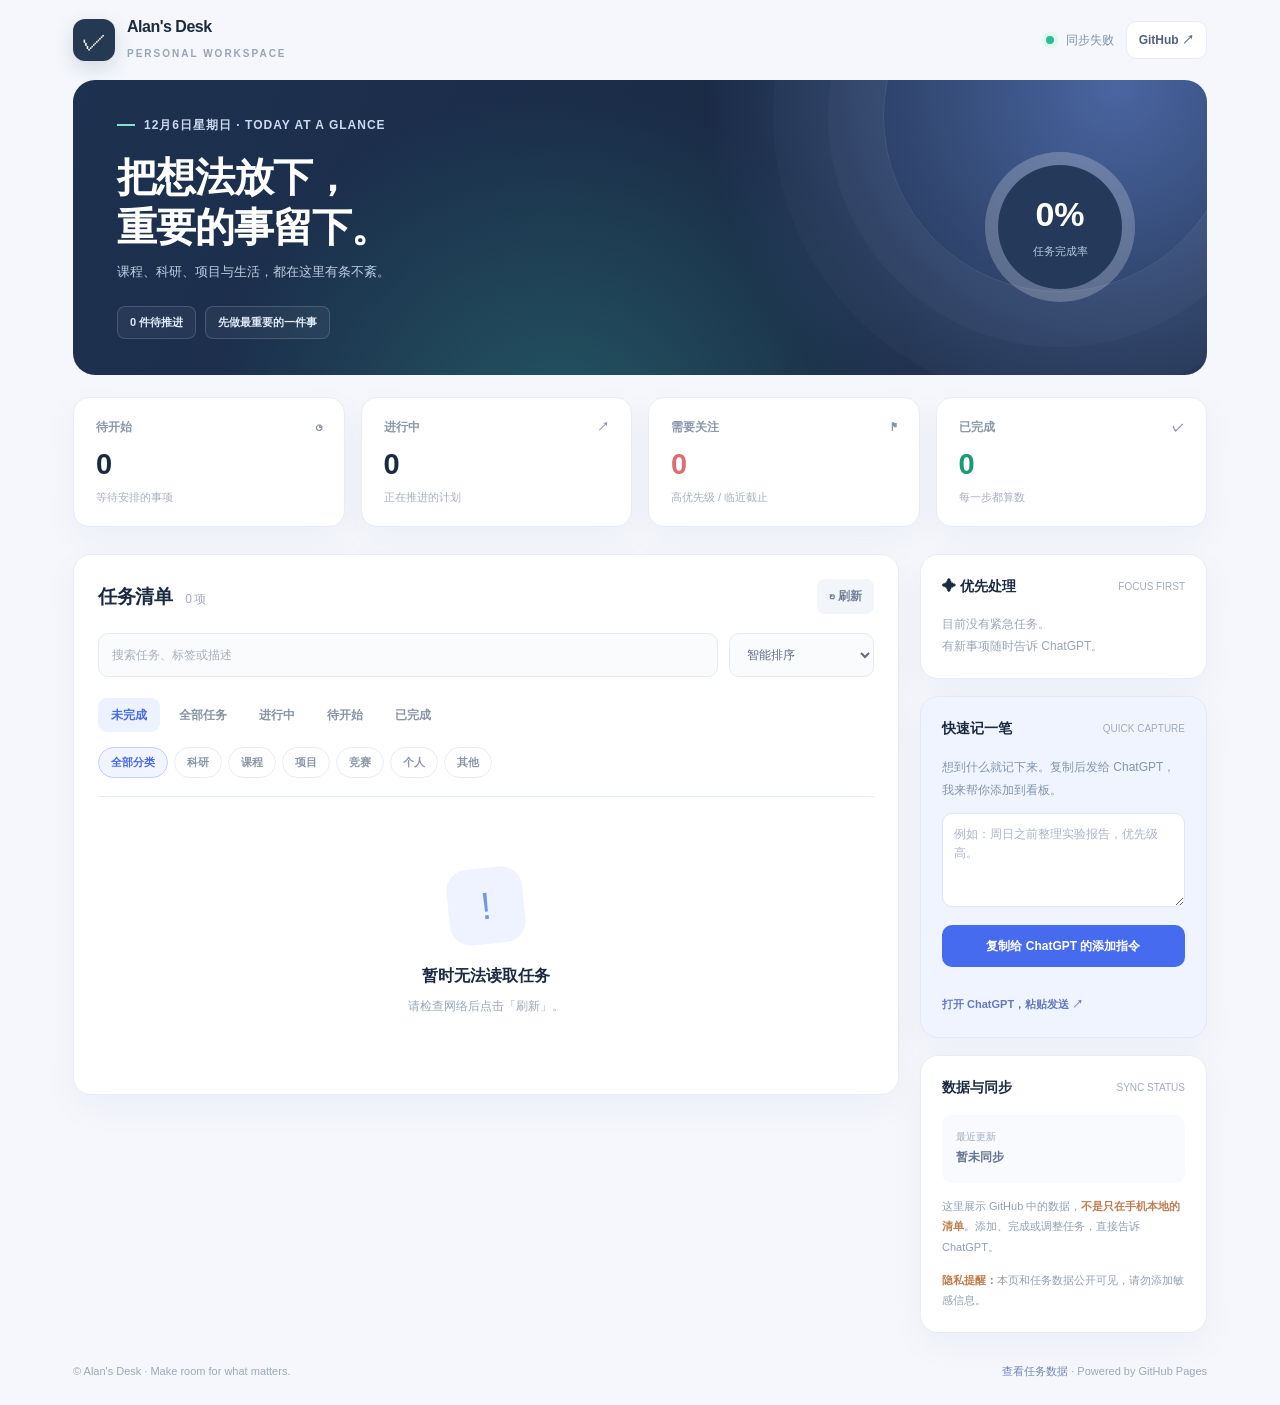
==== todo/index.html @ 69436f74 "feat(todo): add standalone task dashboard page" ====
<!doctype html>
<html lang="zh-CN">
<head>
<meta charset="utf-8">
<meta name="viewport" content="width=device-width,initial-scale=1,viewport-fit=cover">
<meta name="theme-color" content="#f5f7fc">
<meta name="description" content="Alan 的待办中心 · 科研、课程、项目、竞赛与生活事务">
<title>Alan's Desk · 待办中心</title>
<link rel="icon" type="image/svg+xml" href="./icon.svg">
<link rel="manifest" href="./manifest.webmanifest">
<link rel="stylesheet" href="./styles.css?v=1">
<script defer src="./app.js?v=1"></script>
</head>
<body>
<div class="shell">
<header class="top">
 <a class="brand" href="./" aria-label="Alan's Desk 首页"><span class="logo">✓</span><span><strong>Alan's Desk</strong><small>PERSONAL WORKSPACE</small></span></a>
 <div class="nav"><i></i><span id="statusText">正在同步</span><a href="https://github.com/Alan-William/alan-william.github.io/tree/master/todo" target="_blank" rel="noopener noreferrer">GitHub ↗</a></div>
</header>
<main>
<section class="hero">
 <div class="hero-text"><div class="eyebrow" id="today">TODAY AT A GLANCE</div><h1>把想法放下，<br>重要的事留下。</h1><p>课程、科研、项目与生活，都在这里有条不紊。</p><div class="chips"><span id="heroOpen">0 件待推进</span><span id="heroUrgent">先做最重要的一件事</span></div></div>
 <div class="ring" id="ring"><div class="ring-inner"><strong id="percent">0%</strong><small>任务完成率</small></div></div>
</section>
<section class="stats" aria-label="任务统计">
 <div class="stat"><div class="label"><span>待开始</span><span>◷</span></div><div class="num" id="countTodo">0</div><div class="hint">等待安排的事项</div></div>
 <div class="stat"><div class="label"><span>进行中</span><span>↗</span></div><div class="num" id="countDoing">0</div><div class="hint">正在推进的计划</div></div>
 <div class="stat"><div class="label"><span>需要关注</span><span>⚑</span></div><div class="num red" id="countUrgent">0</div><div class="hint">高优先级 / 临近截止</div></div>
 <div class="stat"><div class="label"><span>已完成</span><span>✓</span></div><div class="num green" id="countDone">0</div><div class="hint">每一步都算数</div></div>
</section>
<div class="columns">
 <section class="card task-panel" aria-label="任务清单">
  <div class="head"><h2>任务清单 <span class="count" id="visibleCount"></span></h2><button class="refresh" id="refresh" type="button">↻ 刷新</button></div>
  <div class="inputs"><input id="search" type="search" placeholder="搜索任务、标签或描述" aria-label="搜索任务" autocomplete="off"><select id="sort" aria-label="任务排序方式"><option value="smart">智能排序</option><option value="due">截止日期</option><option value="priority">优先级</option><option value="recent">最近更新</option></select></div>
  <div class="tabs" id="statuses" aria-label="任务状态">
   <button type="button" data-status="active" class="active" aria-pressed="true">未完成</button>
   <button type="button" data-status="all" aria-pressed="false">全部任务</button>
   <button type="button" data-status="doing" aria-pressed="false">进行中</button>
   <button type="button" data-status="todo" aria-pressed="false">待开始</button>
   <button type="button" data-status="done" aria-pressed="false">已完成</button>
  </div>
  <div class="categories" id="categories" aria-label="任务分类"></div>
  <div class="tasks" id="list" aria-live="polite"><div class="empty"><div class="empty-icon">☑</div><strong>正在加载待办…</strong><p>正在从 GitHub 获取最新的任务数据。</p></div></div>
 </section>
 <aside class="rail">
  <section class="card rail-card"><div class="rail-head"><h3>✦ 优先处理</h3><small>FOCUS FIRST</small></div><div id="focus" class="focus"></div></section>
  <section class="card rail-card capture"><div class="rail-head"><h3>快速记一笔</h3><small>QUICK CAPTURE</small></div><p>想到什么就记下来。复制后发给 ChatGPT，我来帮你添加到看板。</p>
   <textarea id="capture" placeholder="例如：周日之前整理实验报告，优先级高。" maxlength="1000"></textarea>
   <button type="button" class="primary" id="copyCapture">复制给 ChatGPT 的添加指令</button><span class="copyhint" id="copyHint" aria-live="polite"></span><a class="chatlink" href="https://chatgpt.com/" target="_blank" rel="noopener noreferrer">打开 ChatGPT，粘贴发送 ↗</a>
  </section>
  <section class="card rail-card"><div class="rail-head"><h3>数据与同步</h3><small>SYNC STATUS</small></div><div class="syncinfo"><small>最近更新</small><strong id="updated">暂未同步</strong></div><p class="note">这里展示 GitHub 中的数据，<b>不是只在手机本地的清单</b>。添加、完成或调整任务，直接告诉 ChatGPT。</p><p class="note"><b>隐私提醒：</b>本页和任务数据公开可见，请勿添加敏感信息。</p></section>
 </aside>
</div>
</main>
<footer class="foot"><span>© Alan's Desk · Make room for what matters.</span><span><a href="https://github.com/Alan-William/alan-william.github.io/blob/master/todo/tasks.json" target="_blank" rel="noopener noreferrer">查看任务数据</a> · Powered by GitHub Pages</span></footer>
</div>
<div class="toast" id="toast" role="status" aria-live="polite"></div>
</body>
</html>
---- todo/styles.css ----
:root{--bg:#f5f7fc;--white:#fff;--ink:#1b2a41;--muted:#8a97a9;--line:#e7edf5;--blue:#456aeb;--shadow:0 12px 36px rgba(24,46,86,.045)}
*{box-sizing:border-box}html{scroll-behavior:smooth}body{margin:0;background:var(--bg);color:var(--ink);font-family:Inter,-apple-system,BlinkMacSystemFont,"Segoe UI","PingFang SC","Microsoft YaHei",sans-serif;line-height:1.55}button,input,select,textarea{font:inherit}button{cursor:pointer}a{text-decoration:none;color:inherit}button:focus-visible,input:focus-visible,textarea:focus-visible,a:focus-visible,select:focus-visible{outline:3px solid #a8bbfc;outline-offset:2px}
.shell{max-width:1190px;margin:auto;padding:0 28px}.top{height:80px;display:flex;align-items:center;justify-content:space-between}.brand{display:flex;align-items:center;gap:12px}.logo{width:42px;height:42px;display:grid;place-items:center;background:#263953;border-radius:12px;color:white;font-size:25px;box-shadow:0 7px 20px #172e4b26}.brand strong{font-size:16px;display:block;letter-spacing:-.5px}.brand small{font-size:10px;font-weight:800;letter-spacing:2px;color:#98a4b4}.nav{display:flex;align-items:center;gap:12px;font-size:12px;color:#8191a6}.nav i{height:8px;width:8px;border-radius:50%;background:#35b898;box-shadow:0 0 0 4px #def9ef}.nav a{padding:9px 12px;border:1px solid var(--line);border-radius:10px;background:white;color:#53637c;font-weight:700}
.hero{min-height:246px;padding:36px 44px;border-radius:22px;background:radial-gradient(circle at 92% 2%,#4a66a1,transparent 38%),radial-gradient(circle at 43% 125%,#245764,transparent 48%),linear-gradient(115deg,#1d3150,#18263d);color:white;display:flex;align-items:center;justify-content:space-between;position:relative;overflow:hidden;isolation:isolate}.hero:after{content:"";position:absolute;width:350px;height:350px;right:-28px;top:-140px;border-radius:50%;border:1px solid #ffffff1a;box-shadow:0 0 0 55px #ffffff06,0 0 0 110px #ffffff05;z-index:-1}.eyebrow{display:flex;align-items:center;gap:9px;color:#ccd9f1;font-size:12px;letter-spacing:1px;font-weight:650}.eyebrow:before{content:"";width:18px;height:2px;background:#8be0cd}.hero h1{font-size:clamp(28px,3.5vw,40px);letter-spacing:-1px;line-height:1.25;margin:17px 0 10px}.hero p{color:#bfcee3;font-size:13px;margin:0}.chips{display:flex;gap:9px;flex-wrap:wrap;margin-top:24px}.chips span{border:1px solid #ffffff28;border-radius:8px;background:#ffffff0c;color:#e0eaf8;padding:7px 12px;font-size:11px;font-weight:650}.ring{--p:0%;width:150px;height:150px;padding:13px;border-radius:50%;background:conic-gradient(#7cdfcc var(--p),#ffffff38 0);flex-shrink:0;margin:0 28px}.ring-inner{background:#253a5a;border-radius:50%;width:100%;height:100%;display:flex;flex-direction:column;align-items:center;justify-content:center}.ring-inner strong{font-size:34px;line-height:1.2}.ring-inner small{font-size:11px;color:#b8c8df;margin-top:8px}
.stats{display:grid;grid-template-columns:repeat(4,minmax(0,1fr));gap:16px;margin:22px 0 27px}.stat{padding:20px 22px;background:#fff;border:1px solid var(--line);border-radius:16px;box-shadow:var(--shadow);min-height:120px}.stat .label{display:flex;align-items:center;justify-content:space-between;gap:10px;color:#8b97aa;font-size:12px;font-weight:650}.stat .num{font-weight:770;font-size:29px;line-height:1.2;letter-spacing:-1px;margin-top:11px}.stat .hint{font-size:11px;color:#a6b0bd;margin-top:7px}.red{color:#de6d72}.green{color:#189a77}
.columns{display:grid;grid-template-columns:minmax(0,1fr) 287px;gap:21px;align-items:start}.card{background:#fff;border:1px solid var(--line);border-radius:18px;box-shadow:var(--shadow)}.task-panel{padding:24px}.head{display:flex;align-items:center;justify-content:space-between;gap:12px;margin-bottom:19px}h2{font-size:19px;margin:0;letter-spacing:-.4px}.head .count{font-size:12px;color:#a1acb9;font-weight:500;margin-left:8px}.refresh{border:0;border-radius:8px;background:#f2f5fa;color:#718099;font-size:12px;font-weight:700;padding:8px 12px}.refresh:disabled{opacity:.45}.inputs{display:grid;grid-template-columns:minmax(0,1fr) 145px;gap:11px}.inputs input,.inputs select{min-height:44px;border:1px solid #e5ebf4;border-radius:10px;background:#fafbfd;padding:9px 13px;color:#5c6980;outline:0;font-size:12px;width:100%}.inputs input::placeholder{color:#a7b0bc}.tabs,.categories{display:flex;overflow-x:auto;scrollbar-width:none;gap:6px}.tabs::-webkit-scrollbar,.categories::-webkit-scrollbar{display:none}.tabs{padding:21px 0 15px}.tabs button{flex-shrink:0;padding:8px 13px;border:0;border-radius:9px;background:transparent;color:#8995a5;font-weight:700;font-size:12px}.tabs button.active{background:#edf2ff;color:var(--blue)}.tabs button:hover:not(.active){background:#f6f8fb}.categories{padding-bottom:18px;border-bottom:1px solid var(--line)}.categories button{flex-shrink:0;border:1px solid #e7edf6;background:white;color:#8b97a6;font-size:11px;font-weight:650;border-radius:100px;padding:6px 12px}.categories button.active{background:#f2f5ff;border-color:#c1ceff;color:var(--blue)}
.tasks{display:grid;gap:12px;padding-top:17px}.task{border:1px solid #e8edf5;border-radius:13px;padding:18px 19px;transition:.2s}.task:hover{border-color:#c5d2ec;box-shadow:0 8px 20px #233a5a08;transform:translateY(-1px)}.task.finished{background:#fafcfe;opacity:.75}.task-top{display:flex;align-items:flex-start;justify-content:space-between;gap:10px}.task h3{font-size:15px;margin:0;font-weight:750;line-height:1.5;overflow-wrap:anywhere}.task.finished h3{text-decoration:line-through;text-decoration-color:#b2bcc9}.badge{white-space:nowrap;flex-shrink:0;padding:5px 9px;border-radius:7px;font-size:10px;font-weight:750}.badge.high{color:#cb5460;background:#fff0f1}.badge.medium{color:#ad7925;background:#fff7e9}.badge.low{color:#537eaf;background:#eef5ff}.badge.done{color:#258d73;background:#eaf8f0}.description{white-space:pre-line;overflow-wrap:anywhere;font-size:12px;color:#8593a5;margin:7px 0 11px;line-height:1.75}.meta{display:flex;align-items:center;gap:9px;flex-wrap:wrap;margin-top:10px;color:#97a4b4;font-size:11px}.meta .due.warn{color:#c9892b;font-weight:750}.meta .due.late{color:#ce5263;font-weight:750}.check-progress{display:flex;align-items:center;gap:9px;margin-top:13px;font-size:10px;color:#9ba7b6}.bar{height:5px;flex:1;border-radius:7px;background:#edf0f5;overflow:hidden}.bar i{display:block;height:100%;background:#62afba}.task-foot{margin-top:13px;padding-top:12px;border-top:1px dashed #e8edf4;display:flex;align-items:center;justify-content:space-between;gap:12px}.task-foot small{font-size:10px;color:#abb5c4}.task-foot a{font-size:11px;color:#466beb;font-weight:700}.task-foot button{background:#f3f6fa;color:#78869a;border:0;border-radius:7px;padding:6px 10px;font-size:11px;font-weight:700}.task-foot button:hover{background:#edf3ff;color:#456aeb}.empty{text-align:center;padding:54px 15px}.empty-icon{height:76px;width:76px;border-radius:21px;background:#eef3ff;color:#7394ea;display:grid;place-items:center;font-size:38px;margin:0 auto 20px;transform:rotate(-6deg)}.empty strong{display:block;font-size:16px}.empty p{color:#98a6b6;font-size:12px;max-width:310px;margin:8px auto 0}
.rail{display:grid;gap:17px}.rail-card{padding:21px}.rail-head{display:flex;align-items:center;justify-content:space-between;gap:8px;margin-bottom:16px}.rail-head h3{font-size:14px;margin:0;font-weight:780}.rail-head small{font-size:10px;color:#a2acbc}.focus{display:grid;gap:14px}.focus-item{display:grid;grid-template-columns:4px 1fr;gap:11px}.focus-item .stripe{border-radius:7px;background:#e99d79}.focus-item:nth-child(2) .stripe{background:#e8bc72}.focus-item:nth-child(n+3) .stripe{background:#b5c5df}.focus-item strong{font-size:12px;display:block;line-height:1.5;overflow-wrap:anywhere}.focus-item small{font-size:10px;color:#9aa7b6}.focus-none{color:#9aa7b5;font-size:12px;line-height:1.8}.capture{background:#f0f4ff;border-color:#e0e8ff}.capture p{font-size:12px;color:#8495ad;line-height:1.9;margin:0 0 12px}.capture textarea{width:100%;border:1px solid #dce5fa;border-radius:10px;resize:vertical;min-height:94px;padding:11px;background:#fff;color:#2e3c54;font-size:12px;outline:0}.capture textarea::placeholder{color:#a9b5c6}.primary{width:100%;border:0;border-radius:10px;color:white;background:#466bee;min-height:42px;font-size:12px;font-weight:750;margin-top:10px}.primary:hover{background:#335bdb}.copyhint{display:block;min-height:17px;color:#527e6a;font-size:11px;margin-top:7px}.chatlink{font-size:11px;color:#6079c0;font-weight:650}.syncinfo{padding:14px;border-radius:10px;background:#f8fafe}.syncinfo small{font-size:10px;display:block;color:#a2adbb}.syncinfo strong{font-size:12px;color:#65768e}.note{font-size:11px;color:#91a0b0;line-height:1.85;margin:13px 0 0}.note b{color:#be7d4f}
.foot{display:flex;justify-content:space-between;gap:12px;align-items:center;flex-wrap:wrap;padding:30px 0 25px;color:#9ca9b8;font-size:11px}.foot a{color:#7186b5}.toast{position:fixed;z-index:20;bottom:25px;left:50%;background:#253957;color:#fff;padding:10px 16px;font-size:12px;border-radius:11px;box-shadow:0 8px 26px #10253d33;opacity:0;transform:translate(-50%,18px);transition:.2s;pointer-events:none}.toast.show{opacity:1;transform:translate(-50%,0)}
@media(max-width:1000px){.columns{grid-template-columns:minmax(0,1fr) 255px;gap:14px}.stats{gap:10px}.stat{padding:17px}.ring{margin:0 5px}.task-panel{padding:19px}.rail-card{padding:18px}}
@media(max-width:800px){.shell{padding:0 18px}.columns{grid-template-columns:1fr}.rail{grid-template-columns:repeat(2,minmax(0,1fr))}.rail-card:last-child{grid-column:span 2}.hero{padding:30px}.ring{width:130px;height:130px}.ring-inner strong{font-size:28px}}
@media(max-width:570px){.shell{padding:0 14px}.top{height:70px}.logo{width:36px;height:36px;font-size:21px}.brand strong{font-size:14px}.brand small{font-size:9px}.nav>span{display:none}.nav a{margin-left:6px}.hero{min-height:229px;border-radius:17px;padding:26px 22px}.hero h1{font-size:27px}.hero p{font-size:12px;max-width:250px}.chips{margin-top:18px}.chips span{font-size:10px;padding:6px 9px}.ring{position:absolute;right:3px;top:13px;width:115px;height:115px;opacity:.23}.stats{grid-template-columns:repeat(2,minmax(0,1fr));margin:13px 0 18px}.stat{padding:16px;min-height:106px;border-radius:13px}.stat .num{font-size:26px}.task-panel{padding:17px 14px}.head h2{font-size:17px}.inputs{grid-template-columns:minmax(0,1fr) 116px;gap:7px}.inputs input,.inputs select{min-height:41px;padding:8px;font-size:12px}.tabs{padding:16px 0 13px}.tabs button{padding:8px 12px}.task{padding:15px}.task h3{font-size:14px}.rail{grid-template-columns:1fr}.rail-card:last-child{grid-column:auto}}
@media(prefers-reduced-motion:reduce){*{transition:none!important;scroll-behavior:auto!important}}
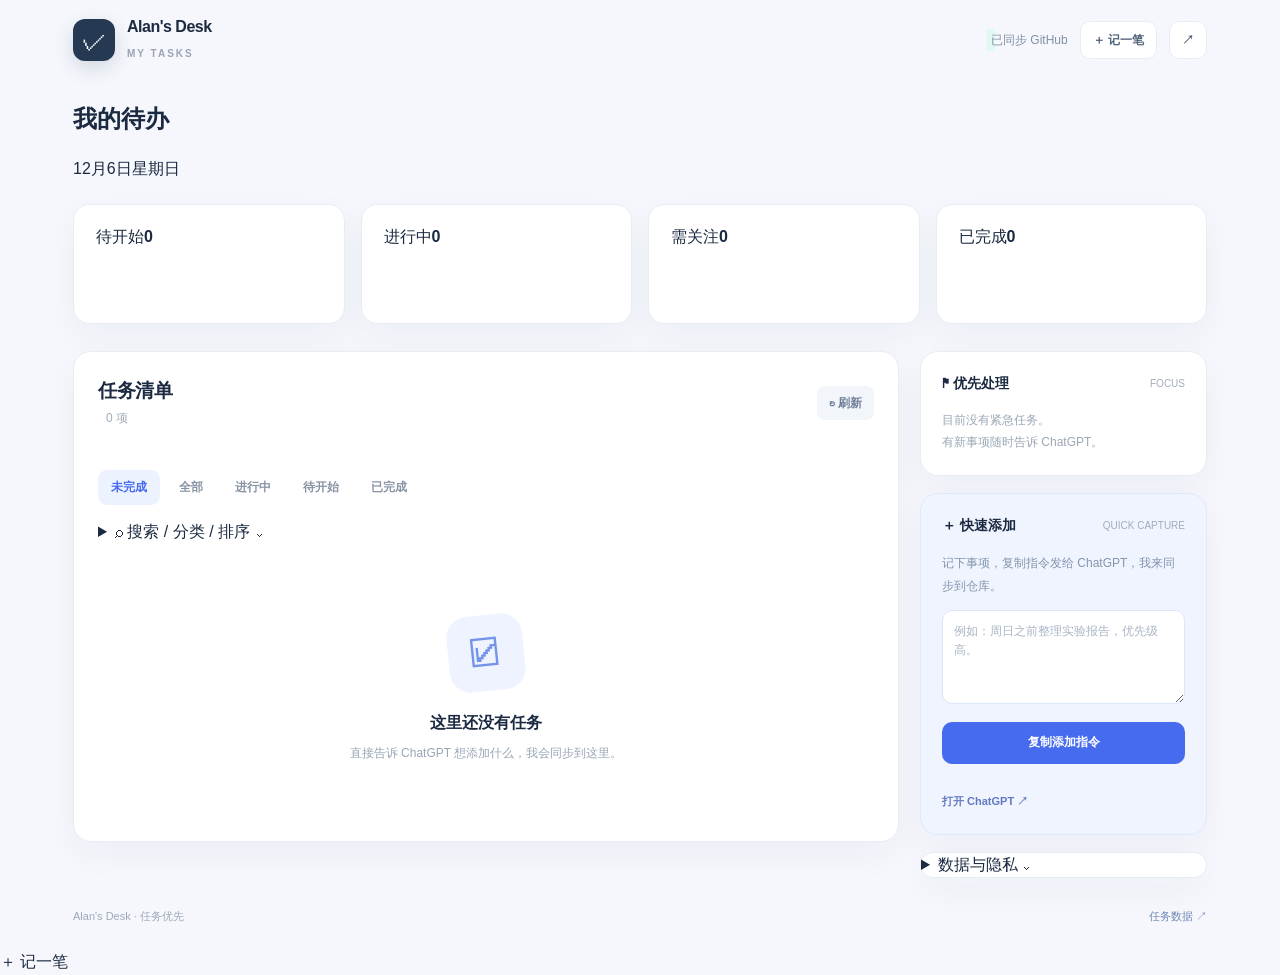
==== commit 4afe8420: "refactor(todo): put task list in first viewport and collapse secondary controls" ====
--- a/todo/index.html
+++ b/todo/index.html
@@ -3,57 +3,85 @@
 <head>
 <meta charset="utf-8">
 <meta name="viewport" content="width=device-width,initial-scale=1,viewport-fit=cover">
-<meta name="theme-color" content="#f5f7fc">
-<meta name="description" content="Alan 的待办中心 · 科研、课程、项目、竞赛与生活事务">
-<title>Alan's Desk · 待办中心</title>
+<meta name="theme-color" content="#f6f8fb">
+<meta name="description" content="Alan's Desk — 任务放在第一屏。">
+<title>Alan's Desk · 我的待办</title>
 <link rel="icon" type="image/svg+xml" href="./icon.svg">
 <link rel="manifest" href="./manifest.webmanifest">
-<link rel="stylesheet" href="./styles.css?v=1">
-<script defer src="./app.js?v=1"></script>
+<link rel="stylesheet" href="./styles.css?v=2">
+<script defer src="./app.js?v=2"></script>
 </head>
 <body>
 <div class="shell">
-<header class="top">
- <a class="brand" href="./" aria-label="Alan's Desk 首页"><span class="logo">✓</span><span><strong>Alan's Desk</strong><small>PERSONAL WORKSPACE</small></span></a>
- <div class="nav"><i></i><span id="statusText">正在同步</span><a href="https://github.com/Alan-William/alan-william.github.io/tree/master/todo" target="_blank" rel="noopener noreferrer">GitHub ↗</a></div>
-</header>
-<main>
-<section class="hero">
- <div class="hero-text"><div class="eyebrow" id="today">TODAY AT A GLANCE</div><h1>把想法放下，<br>重要的事留下。</h1><p>课程、科研、项目与生活，都在这里有条不紊。</p><div class="chips"><span id="heroOpen">0 件待推进</span><span id="heroUrgent">先做最重要的一件事</span></div></div>
- <div class="ring" id="ring"><div class="ring-inner"><strong id="percent">0%</strong><small>任务完成率</small></div></div>
-</section>
-<section class="stats" aria-label="任务统计">
- <div class="stat"><div class="label"><span>待开始</span><span>◷</span></div><div class="num" id="countTodo">0</div><div class="hint">等待安排的事项</div></div>
- <div class="stat"><div class="label"><span>进行中</span><span>↗</span></div><div class="num" id="countDoing">0</div><div class="hint">正在推进的计划</div></div>
- <div class="stat"><div class="label"><span>需要关注</span><span>⚑</span></div><div class="num red" id="countUrgent">0</div><div class="hint">高优先级 / 临近截止</div></div>
- <div class="stat"><div class="label"><span>已完成</span><span>✓</span></div><div class="num green" id="countDone">0</div><div class="hint">每一步都算数</div></div>
-</section>
-<div class="columns">
- <section class="card task-panel" aria-label="任务清单">
-  <div class="head"><h2>任务清单 <span class="count" id="visibleCount"></span></h2><button class="refresh" id="refresh" type="button">↻ 刷新</button></div>
-  <div class="inputs"><input id="search" type="search" placeholder="搜索任务、标签或描述" aria-label="搜索任务" autocomplete="off"><select id="sort" aria-label="任务排序方式"><option value="smart">智能排序</option><option value="due">截止日期</option><option value="priority">优先级</option><option value="recent">最近更新</option></select></div>
-  <div class="tabs" id="statuses" aria-label="任务状态">
-   <button type="button" data-status="active" class="active" aria-pressed="true">未完成</button>
-   <button type="button" data-status="all" aria-pressed="false">全部任务</button>
-   <button type="button" data-status="doing" aria-pressed="false">进行中</button>
-   <button type="button" data-status="todo" aria-pressed="false">待开始</button>
-   <button type="button" data-status="done" aria-pressed="false">已完成</button>
-  </div>
-  <div class="categories" id="categories" aria-label="任务分类"></div>
-  <div class="tasks" id="list" aria-live="polite"><div class="empty"><div class="empty-icon">☑</div><strong>正在加载待办…</strong><p>正在从 GitHub 获取最新的任务数据。</p></div></div>
- </section>
- <aside class="rail">
-  <section class="card rail-card"><div class="rail-head"><h3>✦ 优先处理</h3><small>FOCUS FIRST</small></div><div id="focus" class="focus"></div></section>
-  <section class="card rail-card capture"><div class="rail-head"><h3>快速记一笔</h3><small>QUICK CAPTURE</small></div><p>想到什么就记下来。复制后发给 ChatGPT，我来帮你添加到看板。</p>
-   <textarea id="capture" placeholder="例如：周日之前整理实验报告，优先级高。" maxlength="1000"></textarea>
-   <button type="button" class="primary" id="copyCapture">复制给 ChatGPT 的添加指令</button><span class="copyhint" id="copyHint" aria-live="polite"></span><a class="chatlink" href="https://chatgpt.com/" target="_blank" rel="noopener noreferrer">打开 ChatGPT，粘贴发送 ↗</a>
-  </section>
-  <section class="card rail-card"><div class="rail-head"><h3>数据与同步</h3><small>SYNC STATUS</small></div><div class="syncinfo"><small>最近更新</small><strong id="updated">暂未同步</strong></div><p class="note">这里展示 GitHub 中的数据，<b>不是只在手机本地的清单</b>。添加、完成或调整任务，直接告诉 ChatGPT。</p><p class="note"><b>隐私提醒：</b>本页和任务数据公开可见，请勿添加敏感信息。</p></section>
- </aside>
+  <header class="top">
+    <a class="brand" href="./" aria-label="Alan's Desk 首页"><span class="logo">✓</span><span><strong>Alan's Desk</strong><small>MY TASKS</small></span></a>
+    <div class="nav">
+      <span class="online"><i></i><span id="statusText">正在同步</span></span>
+      <a class="nav-add" href="#capturePanel">＋ 记一笔</a>
+      <a class="github-link" href="https://github.com/Alan-William/alan-william.github.io/tree/master/todo" target="_blank" rel="noopener noreferrer" title="查看源代码" aria-label="查看 GitHub 仓库">↗</a>
+    </div>
+  </header>
+  <main>
+    <section class="overview" aria-label="任务概览">
+      <div class="overview-heading"><h1>我的待办</h1><span id="today"></span></div>
+      <div class="stats">
+        <div class="stat"><span class="stat-label">待开始</span><strong id="countTodo">0</strong></div>
+        <div class="stat"><span class="stat-label">进行中</span><strong id="countDoing">0</strong></div>
+        <div class="stat urgent"><span class="stat-label">需关注</span><strong id="countUrgent">0</strong></div>
+        <div class="stat done"><span class="stat-label">已完成</span><strong id="countDone">0</strong></div>
+      </div>
+    </section>
+    <div class="columns">
+      <section class="card task-panel" aria-label="待办任务">
+        <div class="head">
+          <div class="head-title"><h2>任务清单</h2><span class="count" id="visibleCount">0 项</span></div>
+          <button class="refresh" id="refresh" type="button" aria-label="从 GitHub 刷新待办">↻ 刷新</button>
+        </div>
+        <div class="tabs" id="statuses" aria-label="任务状态">
+          <button type="button" data-status="active" class="active" aria-pressed="true">未完成</button>
+          <button type="button" data-status="all" aria-pressed="false">全部</button>
+          <button type="button" data-status="doing" aria-pressed="false">进行中</button>
+          <button type="button" data-status="todo" aria-pressed="false">待开始</button>
+          <button type="button" data-status="done" aria-pressed="false">已完成</button>
+        </div>
+        <details class="extra-filter">
+          <summary>⌕ 搜索 / 分类 / 排序 <span class="filter-chevron" aria-hidden="true">⌄</span></summary>
+          <div class="filter-body">
+            <div class="inputs">
+              <input id="search" type="search" placeholder="搜索任务、标签或描述" aria-label="搜索任务" autocomplete="off">
+              <select id="sort" aria-label="排序方式">
+                <option value="smart">智能排序</option><option value="due">截止日期</option><option value="priority">优先级</option><option value="recent">最近更新</option>
+              </select>
+            </div>
+            <div class="categories" id="categories" aria-label="任务分类"></div>
+          </div>
+        </details>
+        <div class="tasks" id="list" aria-live="polite">
+          <div class="empty"><strong>正在获取任务…</strong><p>从 GitHub 读取最新清单</p></div>
+        </div>
+      </section>
+      <aside class="rail">
+        <section class="card rail-card focus-card">
+          <div class="rail-head"><h3>⚑ 优先处理</h3><small>FOCUS</small></div><div id="focus" class="focus"></div>
+        </section>
+        <section class="card rail-card capture" id="capturePanel">
+          <div class="rail-head"><h3>＋ 快速添加</h3><small>QUICK CAPTURE</small></div>
+          <p>记下事项，复制指令发给 ChatGPT，我来同步到仓库。</p>
+          <textarea id="capture" maxlength="1000" placeholder="例如：周日之前整理实验报告，优先级高。"></textarea>
+          <button type="button" class="primary" id="copyCapture">复制添加指令</button>
+          <span class="copyhint" id="copyHint" aria-live="polite"></span>
+          <a class="chatlink" href="https://chatgpt.com/" target="_blank" rel="noopener noreferrer">打开 ChatGPT ↗</a>
+        </section>
+        <details class="card sync-card">
+          <summary>数据与隐私 <span>⌄</span></summary>
+          <div class="sync-body"><p>最近更新：<strong id="updated">暂未同步</strong></p><p>网页从 GitHub 读取任务，修改时通过 ChatGPT 提交。</p><p><b>注意：</b>网页和任务数据公开可见，请勿记录敏感信息。</p></div>
+        </details>
+      </aside>
+    </div>
+  </main>
+  <footer class="foot"><span>Alan's Desk · 任务优先</span><a href="https://github.com/Alan-William/alan-william.github.io/blob/master/todo/tasks.json" target="_blank" rel="noopener noreferrer">任务数据 ↗</a></footer>
 </div>
-</main>
-<footer class="foot"><span>© Alan's Desk · Make room for what matters.</span><span><a href="https://github.com/Alan-William/alan-william.github.io/blob/master/todo/tasks.json" target="_blank" rel="noopener noreferrer">查看任务数据</a> · Powered by GitHub Pages</span></footer>
-</div>
+<a class="mobile-add" href="#capturePanel" aria-label="快速添加待办">＋ 记一笔</a>
 <div class="toast" id="toast" role="status" aria-live="polite"></div>
 </body>
 </html>
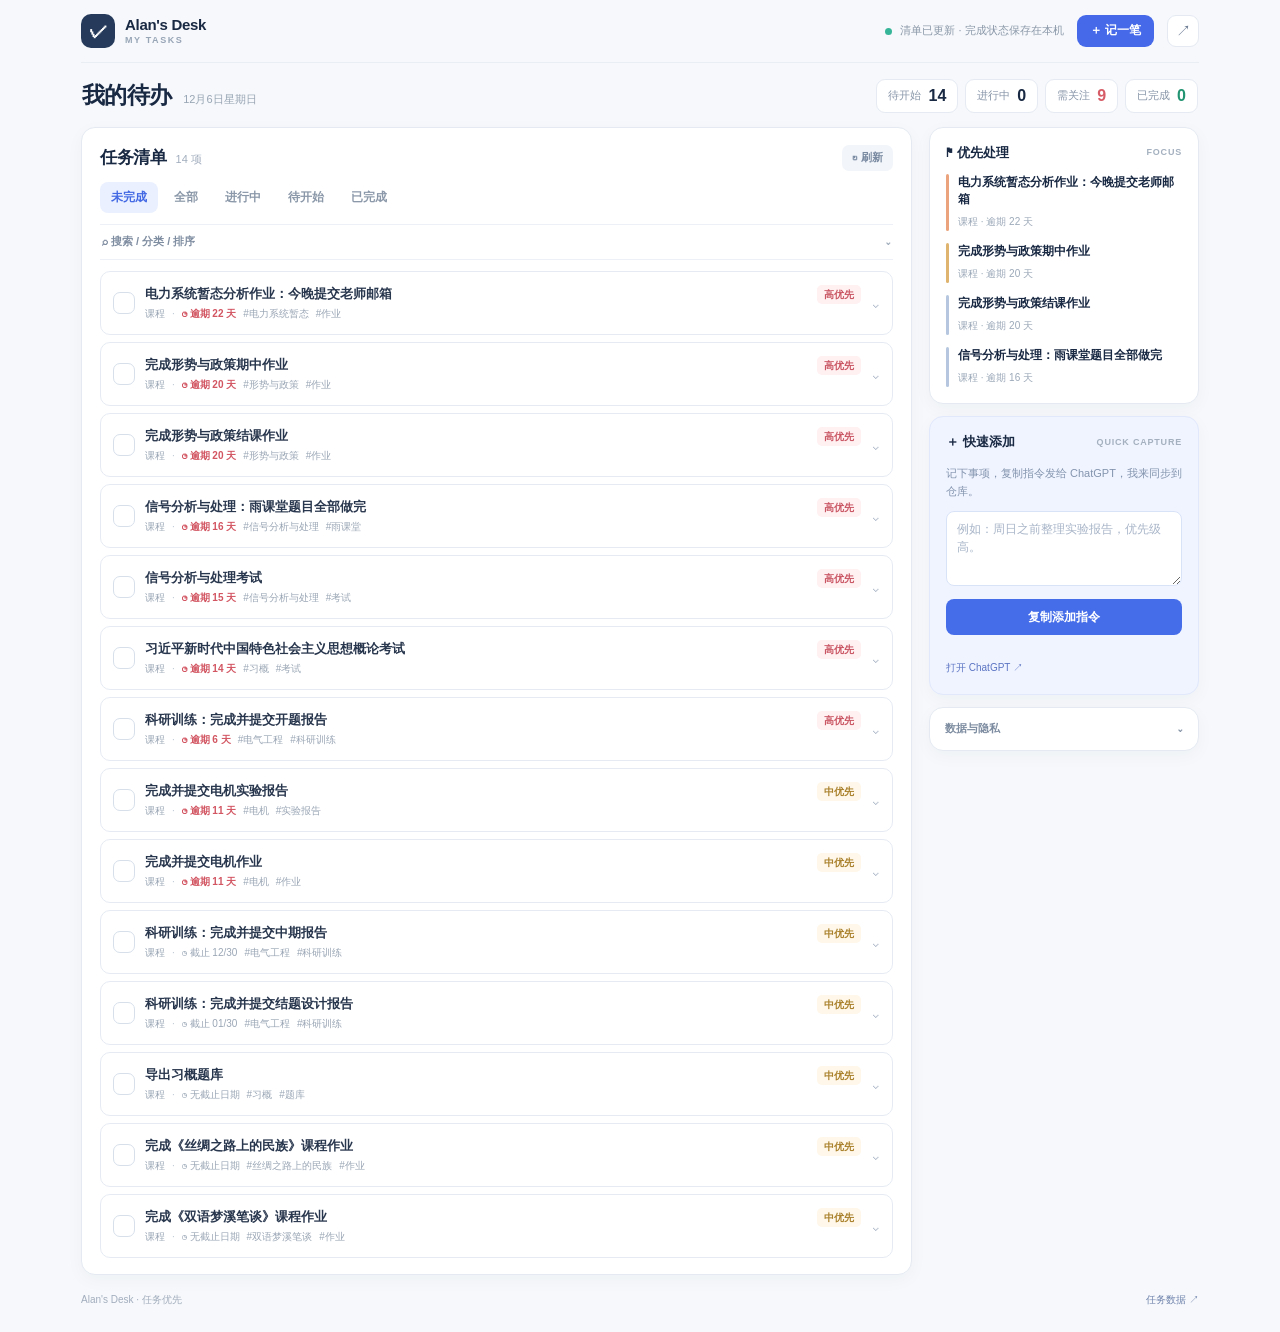
==== commit 981a46b1: "docs(todo): clarify direct local completion behavior and device sync limits" ====
--- a/todo/index.html
+++ b/todo/index.html
@@ -8,8 +8,8 @@
 <title>Alan's Desk · 我的待办</title>
 <link rel="icon" type="image/svg+xml" href="./icon.svg">
 <link rel="manifest" href="./manifest.webmanifest">
-<link rel="stylesheet" href="./styles.css?v=2">
-<script defer src="./app.js?v=2"></script>
+<link rel="stylesheet" href="./styles.css?v=3">
+<script defer src="./app.js?v=3"></script>
 </head>
 <body>
 <div class="shell">
@@ -74,7 +74,7 @@
         </section>
         <details class="card sync-card">
           <summary>数据与隐私 <span>⌄</span></summary>
-          <div class="sync-body"><p>最近更新：<strong id="updated">暂未同步</strong></p><p>网页从 GitHub 读取任务，修改时通过 ChatGPT 提交。</p><p><b>注意：</b>网页和任务数据公开可见，请勿记录敏感信息。</p></div>
+          <div class="sync-body"><p>最近更新：<strong id="updated">暂未同步</strong></p><p>任务由 GitHub 提供；在网页上点击勾选后，完成状态立即保存到当前浏览器。新任务仍由 ChatGPT 添加到 GitHub。</p><p><b>同步说明：</b>当前版本的勾选状态仅保存在本机浏览器，不会自动回写 GitHub，也不会跨设备同步。清除浏览器数据可能丢失勾选。</p><p><b>注意：</b>网页和任务数据公开可见，请勿记录敏感信息。</p></div>
         </details>
       </aside>
     </div>
--- a/todo/styles.css
+++ b/todo/styles.css
@@ -1,13 +1,182 @@
-:root{--bg:#f5f7fc;--white:#fff;--ink:#1b2a41;--muted:#8a97a9;--line:#e7edf5;--blue:#456aeb;--shadow:0 12px 36px rgba(24,46,86,.045)}
-*{box-sizing:border-box}html{scroll-behavior:smooth}body{margin:0;background:var(--bg);color:var(--ink);font-family:Inter,-apple-system,BlinkMacSystemFont,"Segoe UI","PingFang SC","Microsoft YaHei",sans-serif;line-height:1.55}button,input,select,textarea{font:inherit}button{cursor:pointer}a{text-decoration:none;color:inherit}button:focus-visible,input:focus-visible,textarea:focus-visible,a:focus-visible,select:focus-visible{outline:3px solid #a8bbfc;outline-offset:2px}
-.shell{max-width:1190px;margin:auto;padding:0 28px}.top{height:80px;display:flex;align-items:center;justify-content:space-between}.brand{display:flex;align-items:center;gap:12px}.logo{width:42px;height:42px;display:grid;place-items:center;background:#263953;border-radius:12px;color:white;font-size:25px;box-shadow:0 7px 20px #172e4b26}.brand strong{font-size:16px;display:block;letter-spacing:-.5px}.brand small{font-size:10px;font-weight:800;letter-spacing:2px;color:#98a4b4}.nav{display:flex;align-items:center;gap:12px;font-size:12px;color:#8191a6}.nav i{height:8px;width:8px;border-radius:50%;background:#35b898;box-shadow:0 0 0 4px #def9ef}.nav a{padding:9px 12px;border:1px solid var(--line);border-radius:10px;background:white;color:#53637c;font-weight:700}
-.hero{min-height:246px;padding:36px 44px;border-radius:22px;background:radial-gradient(circle at 92% 2%,#4a66a1,transparent 38%),radial-gradient(circle at 43% 125%,#245764,transparent 48%),linear-gradient(115deg,#1d3150,#18263d);color:white;display:flex;align-items:center;justify-content:space-between;position:relative;overflow:hidden;isolation:isolate}.hero:after{content:"";position:absolute;width:350px;height:350px;right:-28px;top:-140px;border-radius:50%;border:1px solid #ffffff1a;box-shadow:0 0 0 55px #ffffff06,0 0 0 110px #ffffff05;z-index:-1}.eyebrow{display:flex;align-items:center;gap:9px;color:#ccd9f1;font-size:12px;letter-spacing:1px;font-weight:650}.eyebrow:before{content:"";width:18px;height:2px;background:#8be0cd}.hero h1{font-size:clamp(28px,3.5vw,40px);letter-spacing:-1px;line-height:1.25;margin:17px 0 10px}.hero p{color:#bfcee3;font-size:13px;margin:0}.chips{display:flex;gap:9px;flex-wrap:wrap;margin-top:24px}.chips span{border:1px solid #ffffff28;border-radius:8px;background:#ffffff0c;color:#e0eaf8;padding:7px 12px;font-size:11px;font-weight:650}.ring{--p:0%;width:150px;height:150px;padding:13px;border-radius:50%;background:conic-gradient(#7cdfcc var(--p),#ffffff38 0);flex-shrink:0;margin:0 28px}.ring-inner{background:#253a5a;border-radius:50%;width:100%;height:100%;display:flex;flex-direction:column;align-items:center;justify-content:center}.ring-inner strong{font-size:34px;line-height:1.2}.ring-inner small{font-size:11px;color:#b8c8df;margin-top:8px}
-.stats{display:grid;grid-template-columns:repeat(4,minmax(0,1fr));gap:16px;margin:22px 0 27px}.stat{padding:20px 22px;background:#fff;border:1px solid var(--line);border-radius:16px;box-shadow:var(--shadow);min-height:120px}.stat .label{display:flex;align-items:center;justify-content:space-between;gap:10px;color:#8b97aa;font-size:12px;font-weight:650}.stat .num{font-weight:770;font-size:29px;line-height:1.2;letter-spacing:-1px;margin-top:11px}.stat .hint{font-size:11px;color:#a6b0bd;margin-top:7px}.red{color:#de6d72}.green{color:#189a77}
-.columns{display:grid;grid-template-columns:minmax(0,1fr) 287px;gap:21px;align-items:start}.card{background:#fff;border:1px solid var(--line);border-radius:18px;box-shadow:var(--shadow)}.task-panel{padding:24px}.head{display:flex;align-items:center;justify-content:space-between;gap:12px;margin-bottom:19px}h2{font-size:19px;margin:0;letter-spacing:-.4px}.head .count{font-size:12px;color:#a1acb9;font-weight:500;margin-left:8px}.refresh{border:0;border-radius:8px;background:#f2f5fa;color:#718099;font-size:12px;font-weight:700;padding:8px 12px}.refresh:disabled{opacity:.45}.inputs{display:grid;grid-template-columns:minmax(0,1fr) 145px;gap:11px}.inputs input,.inputs select{min-height:44px;border:1px solid #e5ebf4;border-radius:10px;background:#fafbfd;padding:9px 13px;color:#5c6980;outline:0;font-size:12px;width:100%}.inputs input::placeholder{color:#a7b0bc}.tabs,.categories{display:flex;overflow-x:auto;scrollbar-width:none;gap:6px}.tabs::-webkit-scrollbar,.categories::-webkit-scrollbar{display:none}.tabs{padding:21px 0 15px}.tabs button{flex-shrink:0;padding:8px 13px;border:0;border-radius:9px;background:transparent;color:#8995a5;font-weight:700;font-size:12px}.tabs button.active{background:#edf2ff;color:var(--blue)}.tabs button:hover:not(.active){background:#f6f8fb}.categories{padding-bottom:18px;border-bottom:1px solid var(--line)}.categories button{flex-shrink:0;border:1px solid #e7edf6;background:white;color:#8b97a6;font-size:11px;font-weight:650;border-radius:100px;padding:6px 12px}.categories button.active{background:#f2f5ff;border-color:#c1ceff;color:var(--blue)}
-.tasks{display:grid;gap:12px;padding-top:17px}.task{border:1px solid #e8edf5;border-radius:13px;padding:18px 19px;transition:.2s}.task:hover{border-color:#c5d2ec;box-shadow:0 8px 20px #233a5a08;transform:translateY(-1px)}.task.finished{background:#fafcfe;opacity:.75}.task-top{display:flex;align-items:flex-start;justify-content:space-between;gap:10px}.task h3{font-size:15px;margin:0;font-weight:750;line-height:1.5;overflow-wrap:anywhere}.task.finished h3{text-decoration:line-through;text-decoration-color:#b2bcc9}.badge{white-space:nowrap;flex-shrink:0;padding:5px 9px;border-radius:7px;font-size:10px;font-weight:750}.badge.high{color:#cb5460;background:#fff0f1}.badge.medium{color:#ad7925;background:#fff7e9}.badge.low{color:#537eaf;background:#eef5ff}.badge.done{color:#258d73;background:#eaf8f0}.description{white-space:pre-line;overflow-wrap:anywhere;font-size:12px;color:#8593a5;margin:7px 0 11px;line-height:1.75}.meta{display:flex;align-items:center;gap:9px;flex-wrap:wrap;margin-top:10px;color:#97a4b4;font-size:11px}.meta .due.warn{color:#c9892b;font-weight:750}.meta .due.late{color:#ce5263;font-weight:750}.check-progress{display:flex;align-items:center;gap:9px;margin-top:13px;font-size:10px;color:#9ba7b6}.bar{height:5px;flex:1;border-radius:7px;background:#edf0f5;overflow:hidden}.bar i{display:block;height:100%;background:#62afba}.task-foot{margin-top:13px;padding-top:12px;border-top:1px dashed #e8edf4;display:flex;align-items:center;justify-content:space-between;gap:12px}.task-foot small{font-size:10px;color:#abb5c4}.task-foot a{font-size:11px;color:#466beb;font-weight:700}.task-foot button{background:#f3f6fa;color:#78869a;border:0;border-radius:7px;padding:6px 10px;font-size:11px;font-weight:700}.task-foot button:hover{background:#edf3ff;color:#456aeb}.empty{text-align:center;padding:54px 15px}.empty-icon{height:76px;width:76px;border-radius:21px;background:#eef3ff;color:#7394ea;display:grid;place-items:center;font-size:38px;margin:0 auto 20px;transform:rotate(-6deg)}.empty strong{display:block;font-size:16px}.empty p{color:#98a6b6;font-size:12px;max-width:310px;margin:8px auto 0}
-.rail{display:grid;gap:17px}.rail-card{padding:21px}.rail-head{display:flex;align-items:center;justify-content:space-between;gap:8px;margin-bottom:16px}.rail-head h3{font-size:14px;margin:0;font-weight:780}.rail-head small{font-size:10px;color:#a2acbc}.focus{display:grid;gap:14px}.focus-item{display:grid;grid-template-columns:4px 1fr;gap:11px}.focus-item .stripe{border-radius:7px;background:#e99d79}.focus-item:nth-child(2) .stripe{background:#e8bc72}.focus-item:nth-child(n+3) .stripe{background:#b5c5df}.focus-item strong{font-size:12px;display:block;line-height:1.5;overflow-wrap:anywhere}.focus-item small{font-size:10px;color:#9aa7b6}.focus-none{color:#9aa7b5;font-size:12px;line-height:1.8}.capture{background:#f0f4ff;border-color:#e0e8ff}.capture p{font-size:12px;color:#8495ad;line-height:1.9;margin:0 0 12px}.capture textarea{width:100%;border:1px solid #dce5fa;border-radius:10px;resize:vertical;min-height:94px;padding:11px;background:#fff;color:#2e3c54;font-size:12px;outline:0}.capture textarea::placeholder{color:#a9b5c6}.primary{width:100%;border:0;border-radius:10px;color:white;background:#466bee;min-height:42px;font-size:12px;font-weight:750;margin-top:10px}.primary:hover{background:#335bdb}.copyhint{display:block;min-height:17px;color:#527e6a;font-size:11px;margin-top:7px}.chatlink{font-size:11px;color:#6079c0;font-weight:650}.syncinfo{padding:14px;border-radius:10px;background:#f8fafe}.syncinfo small{font-size:10px;display:block;color:#a2adbb}.syncinfo strong{font-size:12px;color:#65768e}.note{font-size:11px;color:#91a0b0;line-height:1.85;margin:13px 0 0}.note b{color:#be7d4f}
-.foot{display:flex;justify-content:space-between;gap:12px;align-items:center;flex-wrap:wrap;padding:30px 0 25px;color:#9ca9b8;font-size:11px}.foot a{color:#7186b5}.toast{position:fixed;z-index:20;bottom:25px;left:50%;background:#253957;color:#fff;padding:10px 16px;font-size:12px;border-radius:11px;box-shadow:0 8px 26px #10253d33;opacity:0;transform:translate(-50%,18px);transition:.2s;pointer-events:none}.toast.show{opacity:1;transform:translate(-50%,0)}
-@media(max-width:1000px){.columns{grid-template-columns:minmax(0,1fr) 255px;gap:14px}.stats{gap:10px}.stat{padding:17px}.ring{margin:0 5px}.task-panel{padding:19px}.rail-card{padding:18px}}
-@media(max-width:800px){.shell{padding:0 18px}.columns{grid-template-columns:1fr}.rail{grid-template-columns:repeat(2,minmax(0,1fr))}.rail-card:last-child{grid-column:span 2}.hero{padding:30px}.ring{width:130px;height:130px}.ring-inner strong{font-size:28px}}
-@media(max-width:570px){.shell{padding:0 14px}.top{height:70px}.logo{width:36px;height:36px;font-size:21px}.brand strong{font-size:14px}.brand small{font-size:9px}.nav>span{display:none}.nav a{margin-left:6px}.hero{min-height:229px;border-radius:17px;padding:26px 22px}.hero h1{font-size:27px}.hero p{font-size:12px;max-width:250px}.chips{margin-top:18px}.chips span{font-size:10px;padding:6px 9px}.ring{position:absolute;right:3px;top:13px;width:115px;height:115px;opacity:.23}.stats{grid-template-columns:repeat(2,minmax(0,1fr));margin:13px 0 18px}.stat{padding:16px;min-height:106px;border-radius:13px}.stat .num{font-size:26px}.task-panel{padding:17px 14px}.head h2{font-size:17px}.inputs{grid-template-columns:minmax(0,1fr) 116px;gap:7px}.inputs input,.inputs select{min-height:41px;padding:8px;font-size:12px}.tabs{padding:16px 0 13px}.tabs button{padding:8px 12px}.task{padding:15px}.task h3{font-size:14px}.rail{grid-template-columns:1fr}.rail-card:last-child{grid-column:auto}}
-@media(prefers-reduced-motion:reduce){*{transition:none!important;scroll-behavior:auto!important}}
+:root{--bg:#f6f8fb;--ink:#192943;--muted:#8592a4;--line:#e5eaf2;--blue:#466de9;--card:#fff;--shadow:0 5px 18px rgba(24,43,78,.035)}
+*{box-sizing:border-box}
+html{scroll-behavior:smooth;-webkit-text-size-adjust:100%}
+body{margin:0;min-height:100vh;background:var(--bg);color:var(--ink);font-family:Inter,-apple-system,BlinkMacSystemFont,"Segoe UI","PingFang SC","Microsoft YaHei",sans-serif;line-height:1.45}
+button,input,textarea,select{font:inherit}
+button{cursor:pointer}
+a{color:inherit;text-decoration:none}
+button:focus-visible,a:focus-visible,input:focus-visible,textarea:focus-visible,select:focus-visible,summary:focus-visible{outline:2px solid #7192f4;outline-offset:2px}
+.shell{max-width:1170px;margin:0 auto;padding:0 26px}
+.top{height:63px;display:flex;align-items:center;justify-content:space-between;gap:12px;border-bottom:1px solid #e9edf4}
+.brand{display:inline-flex;gap:10px;align-items:center;min-width:0}
+.logo{width:34px;height:34px;display:grid;place-items:center;border-radius:10px;background:#263b5b;color:#fff;font-size:19px;font-weight:700}
+.brand strong{display:block;font-size:15px;letter-spacing:-.3px;line-height:1.3}
+.brand small{display:block;font-size:9px;color:#98a5b7;font-weight:750;letter-spacing:1.6px}
+.nav{display:flex;align-items:center;gap:13px}
+.online{display:inline-flex;align-items:center;gap:8px;color:#8b98a9;font-size:11px;white-space:nowrap}
+.online i{width:7px;height:7px;border-radius:50%;background:#37b598}
+.nav-add{padding:7px 13px;border-radius:9px;background:#4569e9;color:#fff;font-size:12px;font-weight:700}
+.nav-add:hover{background:#3455cb}
+.github-link{display:grid;place-items:center;width:32px;height:32px;border-radius:9px;border:1px solid var(--line);background:#fff;font-size:15px;color:#6e7e95}
+.overview{display:flex;justify-content:space-between;align-items:center;gap:16px;padding:16px 1px 14px}
+.overview-heading{display:flex;align-items:baseline;flex-wrap:wrap;gap:12px}
+.overview h1{font-size:23px;font-weight:760;line-height:1.3;letter-spacing:-.7px;margin:0}
+#today{font-size:11px;color:#98a5b4}
+.stats{display:flex;justify-content:flex-end;align-items:center;gap:7px;flex-wrap:wrap}
+.stat{display:flex;align-items:center;gap:7px;background:#fff;border:1px solid #e6ebf3;border-radius:9px;padding:7px 11px;white-space:nowrap}
+.stat-label{font-size:11px;color:#8795a8}
+.stat strong{font-size:16px;line-height:1.1;font-weight:770;font-variant-numeric:tabular-nums}
+.stat.urgent strong{color:#d75e68}
+.stat.done strong{color:#229471}
+.columns{display:grid;grid-template-columns:minmax(0,1fr) 270px;gap:17px;align-items:start}
+.card{background:var(--card);border:1px solid var(--line);border-radius:14px;box-shadow:var(--shadow)}
+.task-panel{padding:17px 18px 16px;min-width:0}
+.head{display:flex;align-items:center;justify-content:space-between;gap:10px;margin-bottom:11px}
+.head-title{display:flex;align-items:baseline;gap:9px}
+.head h2{font-size:17px;font-weight:760;letter-spacing:-.35px;line-height:1.3;margin:0}
+.count{font-size:11px;color:#a1adbd}
+.refresh{border:0;background:#f2f5fa;border-radius:7px;padding:5px 10px;color:#7889a0;font-weight:700;font-size:11px}
+.refresh:hover{background:#eaf0ff;color:#4167e3}
+.refresh:disabled{opacity:.5;cursor:progress}
+.tabs{display:flex;gap:5px;align-items:center;overflow:auto;scrollbar-width:none;padding:0 0 11px}
+.tabs::-webkit-scrollbar,.categories::-webkit-scrollbar{display:none}
+.tabs button{flex-shrink:0;background:transparent;border:0;border-radius:8px;padding:7px 11px;font-size:12px;color:#8b98a9;font-weight:700}
+.tabs button.active{background:#eaf0ff;color:#4268e4}
+.tabs button:hover:not(.active){background:#f3f6fa}
+.extra-filter{border-top:1px solid #edf0f6;border-bottom:1px solid #edf0f6;margin:0}
+.extra-filter>summary{list-style:none;cursor:pointer;display:flex;justify-content:space-between;align-items:center;padding:9px 2px;color:#7f8da1;font-size:11px;font-weight:650;user-select:none}
+.extra-filter>summary::-webkit-details-marker{display:none}
+.filter-chevron{color:#98a5b5;transition:transform .15s}
+.extra-filter[open] .filter-chevron{transform:rotate(180deg)}
+.filter-body{padding:0 1px 13px}
+.inputs{display:grid;grid-template-columns:minmax(0,1fr) 120px;gap:9px;margin:0 0 10px}
+.inputs input,.inputs select{width:100%;border:1px solid #e3e9f2;border-radius:8px;background:#fbfcfe;outline:0;padding:8px 11px;font-size:12px;color:#53647a;min-height:36px}
+.inputs input::placeholder{color:#a5b1be}
+.categories{display:flex;align-items:center;gap:6px;overflow-x:auto;scrollbar-width:none}
+.categories button{border:1px solid #e6ebf3;border-radius:999px;background:#fff;color:#8190a2;white-space:nowrap;padding:5px 10px;font-size:11px;font-weight:650}
+.categories button.active{background:#edf3ff;border-color:#c8d6ff;color:#3f63d9}
+.tasks{display:grid;gap:7px;padding-top:11px}
+.task{min-width:0;overflow:hidden;border:1px solid #e6ebf3;border-radius:10px;background:#fff}
+.task:hover{border-color:#c9d6f3;background:#fdfefe}
+.task.finished{background:#fafbfc}
+.task-summary{display:flex;align-items:center;gap:10px;list-style:none;cursor:pointer;min-height:62px;padding:10px 12px}
+.task-summary::-webkit-details-marker{display:none}
+.task-check{flex-shrink:0;width:22px;height:22px;border-radius:7px;border:1px solid #d7dfea;background:#fff;display:grid;place-items:center;font-size:17px;line-height:1;color:#8090aa;font-weight:650}
+.task.finished .task-check{background:#e8f8f0;border-color:#cceedd;color:#269870}
+.task-body{flex:1;min-width:0}
+.task-top{display:flex;align-items:baseline;gap:9px;min-width:0}
+.task-title{display:block;min-width:0;flex:1;color:#29374e;font-weight:720;font-size:13px;overflow-wrap:anywhere;line-height:1.4}
+.task.finished .task-title{color:#9aa6b4;text-decoration:line-through}
+.badge{flex-shrink:0;font-size:10px;line-height:1.1;padding:4px 7px;border-radius:5px;font-weight:700;white-space:nowrap}
+.badge.high{color:#c95562;background:#fff0f2}
+.badge.medium{color:#a9802b;background:#fff7e9}
+.badge.low{color:#5484ad;background:#eff6ff}
+.badge.done{color:#278c71;background:#e9f8f1}
+.meta{display:flex;align-items:center;flex-wrap:wrap;gap:7px;color:#9aa6b5;font-size:10px;margin-top:3px}
+.meta .due.warn{color:#c48631;font-weight:750}
+.meta .due.late{color:#d25562;font-weight:750}
+.meta .state-doing{color:#4d79c7}
+.meta-sep{color:#bcc6d3}
+.task-chevron{flex-shrink:0;font-size:17px;color:#a2aec0;transition:transform .15s}
+.task[open] .task-chevron{transform:rotate(180deg)}
+.task-extra{padding:2px 12px 11px 44px;border-top:1px solid #eff2f7}
+.description{font-size:12px;white-space:pre-line;overflow-wrap:anywhere;color:#6f7f95;line-height:1.75;margin:9px 0 10px}
+.description.quiet{color:#adb6c4}
+.check-progress{display:flex;align-items:center;gap:9px;font-size:10px;color:#96a3b4;margin:6px 0 8px}
+.bar{height:5px;flex:1;background:#edf1f6;border-radius:6px;overflow:hidden}
+.bar i{display:block;height:100%;background:#5fb7af}
+.task-foot{display:flex;align-items:center;justify-content:space-between;gap:10px}
+.task-foot small{font-size:10px;color:#aab5c3}
+.task-foot a{font-size:11px;color:var(--blue);font-weight:650}
+.task-foot button{border:0;border-radius:7px;padding:6px 11px;background:#edf2ff;color:#496ce0;font-size:11px;font-weight:700}
+.task-foot button:hover{background:#e2ebff}
+.empty{text-align:center;padding:27px 10px 31px;color:#8b98a9}
+.empty-icon{width:44px;height:44px;border-radius:12px;display:grid;place-items:center;background:#edf3ff;color:#6685d6;font-size:27px;margin:0 auto 10px}
+.empty strong{display:block;font-size:13px;font-weight:700;color:#6b7c94}
+.empty p{font-size:11px;margin:5px auto 0;max-width:300px}
+.rail{display:grid;gap:12px}
+.rail-card{padding:16px}
+.rail-head{display:flex;justify-content:space-between;align-items:center;gap:10px;margin-bottom:12px}
+.rail-head h3{font-size:13px;margin:0;font-weight:760}
+.rail-head small{font-size:9px;font-weight:700;color:#a4b0bf;letter-spacing:.8px}
+.focus{display:grid;gap:12px}
+.focus-item{display:grid;grid-template-columns:3px 1fr;gap:9px}
+.focus-item .stripe{background:#eaa37d;border-radius:3px}
+.focus-item:nth-child(2) .stripe{background:#dfb46e}
+.focus-item:nth-child(n+3) .stripe{background:#b5c6de}
+.focus-item strong{display:block;font-size:12px;line-height:1.4;font-weight:680;overflow-wrap:anywhere}
+.focus-item small{color:#9ba8b8;font-size:10px}
+.focus-none{font-size:11px;color:#9aa8b8;line-height:1.8}
+.capture{background:#f0f4ff;border-color:#e1e8fc}
+.capture p{font-size:11px;color:#8394ae;line-height:1.65;margin:0 0 11px}
+.capture textarea{width:100%;min-height:75px;resize:vertical;border:1px solid #d9e3f8;border-radius:8px;background:#fff;color:#30405b;padding:9px 10px;font-size:12px}
+.capture textarea::placeholder{color:#a8b5c8}
+.primary{width:100%;min-height:36px;margin-top:7px;border:0;border-radius:8px;background:var(--blue);color:white;font-size:12px;font-weight:700}
+.primary:hover{background:#3457cd}
+.copyhint{display:block;font-size:10px;color:#4f8c73;min-height:14px;margin-top:5px}
+.chatlink{font-size:10px;color:#5b74c3}
+.sync-card{padding:0 15px}
+.sync-card>summary{list-style:none;cursor:pointer;display:flex;align-items:center;justify-content:space-between;padding:13px 0;font-size:11px;color:#7d8ca0;font-weight:700}
+.sync-card>summary::-webkit-details-marker{display:none}
+.sync-body{font-size:11px;color:#8b99aa;line-height:1.7;padding-bottom:13px}
+.sync-body p{margin:0 0 8px}
+.sync-body strong{color:#667c99}
+.sync-body b{color:#b17452}
+.foot{display:flex;align-items:center;justify-content:space-between;gap:10px;padding:18px 0 25px;font-size:10px;color:#a2adbd}
+.foot a{color:#7184ad}
+.mobile-add{display:none}
+.toast{position:fixed;bottom:22px;left:50%;transform:translate(-50%,18px);background:#243956;color:#fff;padding:10px 14px;border-radius:10px;font-size:12px;box-shadow:0 9px 27px #13264033;opacity:0;pointer-events:none;transition:.2s;z-index:10;white-space:nowrap}
+.toast.show{opacity:1;transform:translate(-50%,0)}
+@media(max-width:900px){.columns{grid-template-columns:minmax(0,1fr) 245px;gap:11px}.stats{gap:5px}.stat{padding:6px 8px}.task-panel{padding:14px}.rail-card{padding:14px}}
+@media(max-width:750px){.shell{padding:0 13px}.columns{grid-template-columns:1fr}.rail{grid-template-columns:1fr 1fr}.sync-card{grid-column:span 2}.overview h1{font-size:21px}.stats{gap:5px}}
+@media(max-width:560px){
+ .shell{padding:0 10px}
+ .top{height:54px;padding:0 4px}
+ .logo{width:29px;height:29px;border-radius:9px;font-size:18px}
+ .brand{gap:8px}
+ .brand strong{font-size:14px}
+ .brand small{font-size:8px;letter-spacing:1.4px}
+ .nav{gap:7px}
+ .online{font-size:0}
+ .online i{width:7px;height:7px}
+ .nav-add{padding:7px 9px;font-size:11px}
+ .github-link{width:29px;height:29px}
+ .overview{display:block;padding:9px 1px 10px}
+ .overview-heading{display:flex;align-items:baseline;justify-content:space-between;margin-bottom:7px}
+ .overview h1{font-size:20px}
+ #today{font-size:10px}
+ .stats{display:grid;grid-template-columns:repeat(4,minmax(0,1fr));gap:5px}
+ .stat{border-radius:8px;padding:6px 4px;min-width:0;flex-direction:column;gap:0;line-height:1.25}
+ .stat-label{font-size:10px}
+ .stat strong{font-size:17px}
+ .task-panel{padding:12px 10px;border-radius:11px}
+ .head{margin-bottom:7px}
+ .head h2{font-size:15px}
+ .refresh{padding:6px 8px}
+ .tabs{padding-bottom:8px;gap:2px}
+ .tabs button{font-size:11px;padding:6px 9px}
+ .extra-filter>summary{padding:7px 1px;font-size:11px}
+ .tasks{padding-top:8px;gap:6px}
+ .task-summary{min-height:57px;padding:9px 9px;gap:9px}
+ .task-title{font-size:13px}
+ .task-check{width:21px;height:21px}
+ .badge{font-size:9px;padding:3px 5px}
+ .meta{font-size:10px;gap:5px}
+ .task-chevron{font-size:15px}
+ .task-extra{padding:2px 10px 10px 38px}
+ .rail{grid-template-columns:1fr;gap:10px}
+ .sync-card{grid-column:auto}
+ .focus-card{display:none}
+ .rail-card{padding:14px}
+ .mobile-add{display:inline-flex;position:fixed;right:14px;bottom:calc(16px + env(safe-area-inset-bottom));background:#4369e7;color:#fff;padding:11px 15px;border-radius:40px;box-shadow:0 6px 22px #4668df4a;align-items:center;gap:7px;font-size:12px;font-weight:700;z-index:3}
+ .foot{padding-bottom:65px}
+ .toast{bottom:calc(66px + env(safe-area-inset-bottom))}
+}
+@media(prefers-reduced-motion:reduce){*{scroll-behavior:auto!important;transition:none!important}}
+
+/* V3: direct task completion on tap. The check is an actual button, not the details toggle. */
+.task-check{cursor:pointer;appearance:none;-webkit-appearance:none;font-family:inherit;transition:background .15s,border-color .15s,color .15s}
+.task-check:hover{border-color:#7296e9;background:#f1f5ff}
+.task-check.checked,.task.finished .task-check{color:#fff;background:#2b9e79;border-color:#2b9e79;font-size:14px}
+.task-summary{cursor:pointer}
+.task-check:focus-visible{outline:3px solid #97b2ff;outline-offset:2px}
